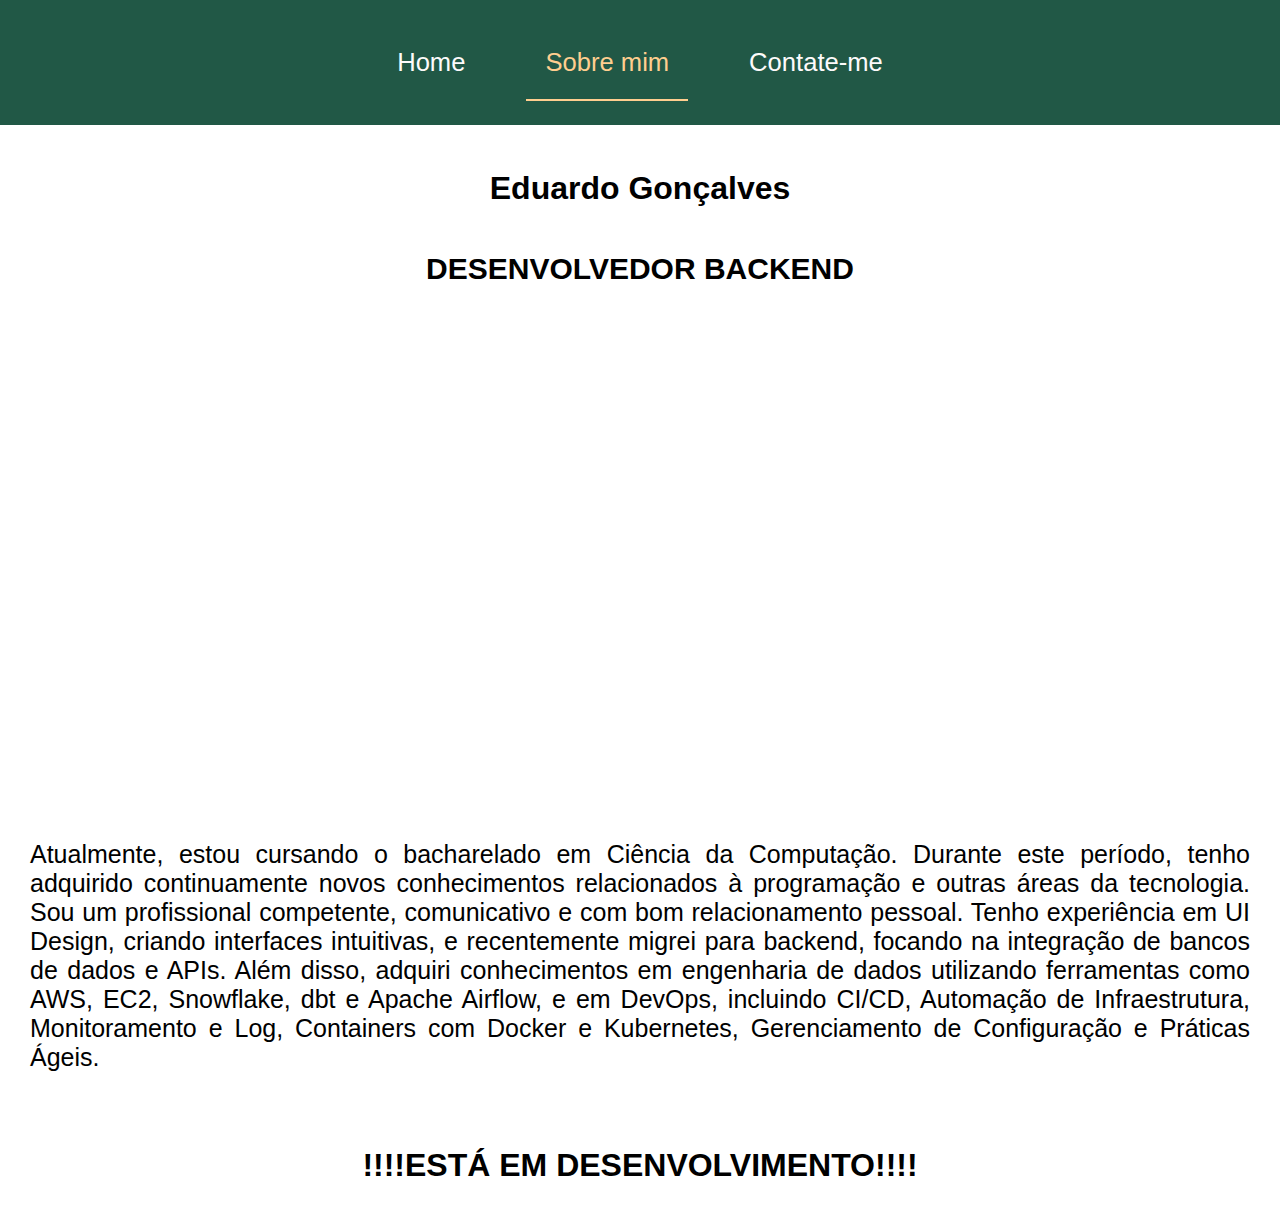
==== about_me.html @ 1ccb1614 "FIX: add function in JS and update my button in contact" ====
<!DOCTYPE html>
<html lang="en">
<head>
    <meta charset="UTF-8">
    <meta name="viewport" content="width=device-width, initial-scale=1.0">
    <title>Document</title>

    <link rel="stylesheet" href="style.css">
</head>
<body>

    <header>
        <div class="container-header">
            <div class="header_right">
                <a class="home" href="index.html">Home</a>
                <a class="about" href="about_me.html">Sobre mim</a>
                <a class="contact" href="contact.html">Contate-me</a>
            </div>
        </div>
    </header>

    <main class="container-main">
        <h1>Eduardo Gonçalves</h1>
        <h2>DESENVOLVEDOR BACKEND</h2>

        <section class="content">
            <img src="/img/perfil.jpg" alt="">

            <p>Atualmente, estou cursando o bacharelado em Ciência da Computação. Durante este período, tenho adquirido continuamente novos conhecimentos relacionados à programação e outras áreas da tecnologia. Sou um profissional competente, comunicativo e com bom relacionamento pessoal. Tenho experiência em UI Design, criando interfaces intuitivas, e recentemente migrei para backend, focando na integração de bancos de dados e APIs. Além disso, adquiri conhecimentos em engenharia de dados utilizando ferramentas como AWS, EC2, Snowflake, dbt e Apache Airflow, e em DevOps, incluindo CI/CD, Automação de Infraestrutura, Monitoramento e Log, Containers com Docker e Kubernetes, Gerenciamento de Configuração e Práticas Ágeis.</p>
        </section>  

        <h1>!!!!ESTÁ EM DESENVOLVIMENTO!!!!</h1>
    </main>

    
    <script src="script.js"></script>
</body>
</html>
---- style.css ----
* {
    padding: 0;
    margin: 0;
    font-family: Arial, Helvetica, sans-serif;
}





.container-header {
    background-color: rgb(33, 88, 70);
    padding: 1rem;
    position: sticky;
    top: 0;
    z-index: 100;
}

.header_right {
    display: flex;
    justify-content: center;
    align-items: center;
    flex-wrap: wrap;
    gap: 1rem;
}

.header_right a {
    font-size: clamp(1rem, 2vw, 1.875rem);
    color: rgb(253, 251, 251);
    padding: clamp(0.5rem, 1.5vw, 2.188rem);
    text-decoration: none;
    transition: color 0.3s, border-bottom 0.3s;
}

.header_right a {
    position: relative;
}

.header_right a.active {
    color: rgb(255, 206, 143);
}

.header_right a.active::after {
    content: '';
    position: absolute;
    bottom: -5px;
    left: 0;
    width: 100%;
    height: 2px;
    background-color: rgb(255, 206, 143);
}

.home, .contact, .about {
    padding: clamp(0.5rem, 1vw, 1.563rem);
    margin: clamp(0.5rem, 1vw, 1.25rem);
}

.home:hover, .contact:hover, .about:hover {
    color: rgb(255, 206, 143);
    border-bottom: 1px solid rgb(255, 206, 143);
}

@media (max-width: 768px) {
    .header_right {
        flex-direction: column;
        gap: 0.5rem;
    }
    
    .header_right a {
        padding: 0.75rem;
        margin: 0;
    }
}

@media (max-width: 480px) {
    .container-header {
        padding: 0.5rem;
    }
    
    .header_right a {
        font-size: 1rem;
        padding: 0.5rem;
    }
}

.content {
    display: flex;
    align-items: center;
    justify-content: center; 
    flex-wrap: wrap; 
}

.content img {
    margin-right: 10px;
    width: 500px;
    height: auto;
    margin: 10px;
    border: 2px solid #000;
    border-radius: 100px;
    opacity: 0;
    transform: scale(0.8);
    transition: opacity 1s ease, transform 1s ease;
    animation: fadeIN 2s forwards;
}

@keyframes fadeIN {
    0% {
        opacity: 0;
        transform: scale(0.8);
    }
    100% {
        opacity: 1;
        transform: scale(1);
    }
}

.content p {
    text-align: justify;
    margin: 30px;
    font-size: 20px;
}

.container-main h1 {
    text-align: center;
    padding: 45px;
    font-family: Arial, Helvetica, sans-serif;
}

.container-main h2 {
    text-align: center;
    font-family: 'Times New Roman', Times, serif;
    font-size: 30px;
    font-family: Arial, Helvetica, sans-serif;
}

.skillAbility {
    text-align: center; 
    line-height: 5.5;
    font-size: 45px;
}

.tools {
    display: flex;
    flex-wrap: wrap;
    justify-content: center;
    gap: 25px;
}

.tools div {
    display: flex;
    flex-direction: column;
    align-items: center;
}

.tools img {
    width: 200px;
    height: 200px;
    padding: 20px;
    border: 3px solid black;
    box-shadow: 10px 0 30px #161111;
    object-fit: cover;
}

.tools p {
    margin-top: 10px;
    font-size: 14px;
}

@media (min-width: 1024px) {
    .content img {
        width: 500px;
    }

    .content p {
        font-size: 25px;
    }

    .tools img {
        width: 200px;
        height: 200px;
    }
}

@media (max-width: 1024px) {
    .content {
        flex-direction: column;
        text-align: center;
    }

    .content img {
        width: 400px;
        margin-bottom: 20px;
    }

    .content p {
        font-size: 22px;
        margin: 20px;
    }

    .tools img {
        width: 180px;
        height: 180px;
    }

    .tools p {
        font-size: 16px;
    }
}


@media (max-width: 768px) {
    .header_right, a {
        font-size: 20px;
        padding: 20px;
    }

    .content img {
        width: 90%; 
        margin: 10px 0;
    }

    .content p {
        font-size: 18px;
        margin: 10px;
    }

    .tools img {
        width: 150px;
        height: 150px;
    }

    .tools p {
        font-size: 14px;
    }

    .skillAbility {
        font-size: 35px;
    }
}


@media (max-width: 480px) {
    .header_right, a {
        font-size: 18px;
        padding: 15px;
    }

    .content img {
        width: 90%;
        margin: 10px 0;
    }

    .content p {
        font-size: 16px;
        margin: 10px;
    }

    .tools img {
        width: 120px;
        height: 120px;
    }

    .tools p {
        font-size: 12px;
    }

    .skillAbility {
        font-size: 30px;
    }
}

.MyProjectFront {
    padding: 20px;
    text-align: center;
    background-color: #f0f0f0; 
}

.MyProjectFront h2 {
    font-size: 32px;
    line-height: 4.5;
    color: #333;
    margin-bottom: 20px;
}

.MyProjectFront .project-item {
    display: flex;
    flex-direction: column;
    align-items: center;
    justify-content: center;
    margin: 20px;
    border-radius: 10px;
    background-color: #fff; 
    box-shadow: 0 4px 12px rgba(0, 0, 0, 0.1);
    transition: transform 0.3s ease;
}

.MyProjectFront .project-item:hover {
    transform: scale(1.05);
}

.MyProjectFront img {
    width: 100%;
    max-width: 350px; 
    height: auto;
    border-radius: 15px;
    margin-bottom: 10px;
}

.MyProjectFront p {
    font-size: 18px;
    color: #555;
    margin-top: 10px;
}

@media (max-width: 1024px) {
    .MyProjectFront h2 {
        font-size: 28px;
    }

    .MyProjectFront .project-item {
        width: 80%;
    }

    .MyProjectFront img {
        max-width: 300px;
    }

    .MyProjectFront p {
        font-size: 16px;
    }
}

@media (max-width: 768px) {
    .MyProjectFront h2 {
        font-size: 24px;
    }

    .MyProjectFront .project-item {
        width: 90%;
        margin: 15px auto;
    }

    .MyProjectFront img {
        max-width: 280px;
    }

    .MyProjectFront p {
        font-size: 14px;
    }
}

@media (max-width: 480px) {
    .MyProjectFront h2 {
        font-size: 20px;
    }

    .MyProjectFront .project-item {
        width: 100%;
        margin: 10px 0;
    }

    .MyProjectFront img {
        max-width: 250px;
    }

    .MyProjectFront p {
        font-size: 12px;
    }
}

.MyProjectBack {
    padding: clamp(1rem, 3vw, 2rem);
    text-align: center;
    background-color: #f8f9fa;
}

.MyProjectBack h2 {
    font-size: clamp(1.5rem, 3vw, 2rem);
    line-height: 1.5;
    color: #333;
    margin: 2rem 0;
}

.project-back-container {
    display: grid;
    grid-template-columns: repeat(auto-fit, minmax(280px, 1fr));
    gap: clamp(1rem, 2vw, 2rem);
    padding: 1rem;
    max-width: 1400px;
    margin: 0 auto;
}

.project-back-item {
    display: flex;
    justify-content: center;
    padding: 1rem;
}

.project-back-item button {
    width: clamp(200px, 80%, 400px);
    padding: clamp(1rem, 2vw, 1.5rem);
    margin: 1rem;
    border: none;
    border-radius: 8px;
    background-color: #09478a;
    color: #fff;
    font-size: clamp(1rem, 1.5vw, 1.125rem);
    font-weight: bold;
    transition: all 0.3s ease;
}

.project-back-item button p {
    margin-top: 0.8rem;
    font-size: clamp(0.875rem, 1.2vw, 1rem);
    color: #e0e0e0;
}

.project-back-item button:hover {
    background-color: #0056b3;
    transform: scale(1.03);
}

/* Desktop screens */
@media (min-width: 1024px) {
    .project-back-item button {
        width: 800px;
        padding: 2.5rem;
        font-size: 1.5rem;
    }

    .project-back-item button p {
        font-size: 1.25rem;
    }
}

/* Tablet */
@media (max-width: 1023px) {
    .project-back-item button {
        width: 90%;
        padding: 2rem;
    }
}

/* Mobile */
@media (max-width: 480px) {
    .project-back-item button {
        width: 95%;
        padding: 1.5rem;
        font-size: 1rem;
    }
    
    .project-back-item button p {
        font-size: 0.875rem;
    }
}

/*Contact*/
section .formulario{
    padding: 80px 4%;
}

.formulario h2{
    padding: 60px;
    margin: auto;
    text-align: center;
    font-family: Arial, Helvetica, sans-serif;
    font-size: 50px;
}

form{
    max-width: 500px;
    margin: 0 auto;
    display: flex;
    justify-content: center;
    flex-direction: column;
    gap: 10px;
}

form input, form textarea{
    width: 100%;
    background-color: #85858544;
    border: 0;
    padding: 20px 15px;
    border-radius: 15px;
    color: #000000;
    font-size: 18px;
}


form input::placeholder{
    color: #000000;
}

form textarea{
    resize: none;
    max-height: 100px;
}

.contact-form {
    max-width: 600px;
    margin: 2rem auto;
    padding: 0 1rem;
    display: flex;
    flex-direction: column;
    gap: 1rem;
}

.contact-form input,
.contact-form textarea {
    width: 100%;
    padding: 1rem;
    border: 1px solid #ddd;
    border-radius: 8px;
    font-size: 1rem;
    transition: border-color 0.3s ease;
}

.contact-form textarea {
    min-height: 150px;
    resize: vertical;
}

.contact-form input:focus,
.contact-form textarea:focus {
    outline: none;
    border-color: rgb(44, 109, 87);
}

.btn-enviar {
    width: 100%;
    max-width: 320px;
    height: 60px;
    margin: 1rem auto;
    background-color: rgb(44, 109, 87);
    color: white;
    border: none;
    border-radius: 8px;
    font-weight: 700;
    font-size: 1.1rem;
    cursor: pointer;
    transition: all 0.3s ease;
}

.btn-enviar:hover {
    background-color: rgb(55, 168, 130);
    transform: scale(1.02);
}

@media (max-width: 768px) {
    .contact-form {
        max-width: 100%;
    }
    
    .btn-enviar {
        max-width: 100%;
    }
}
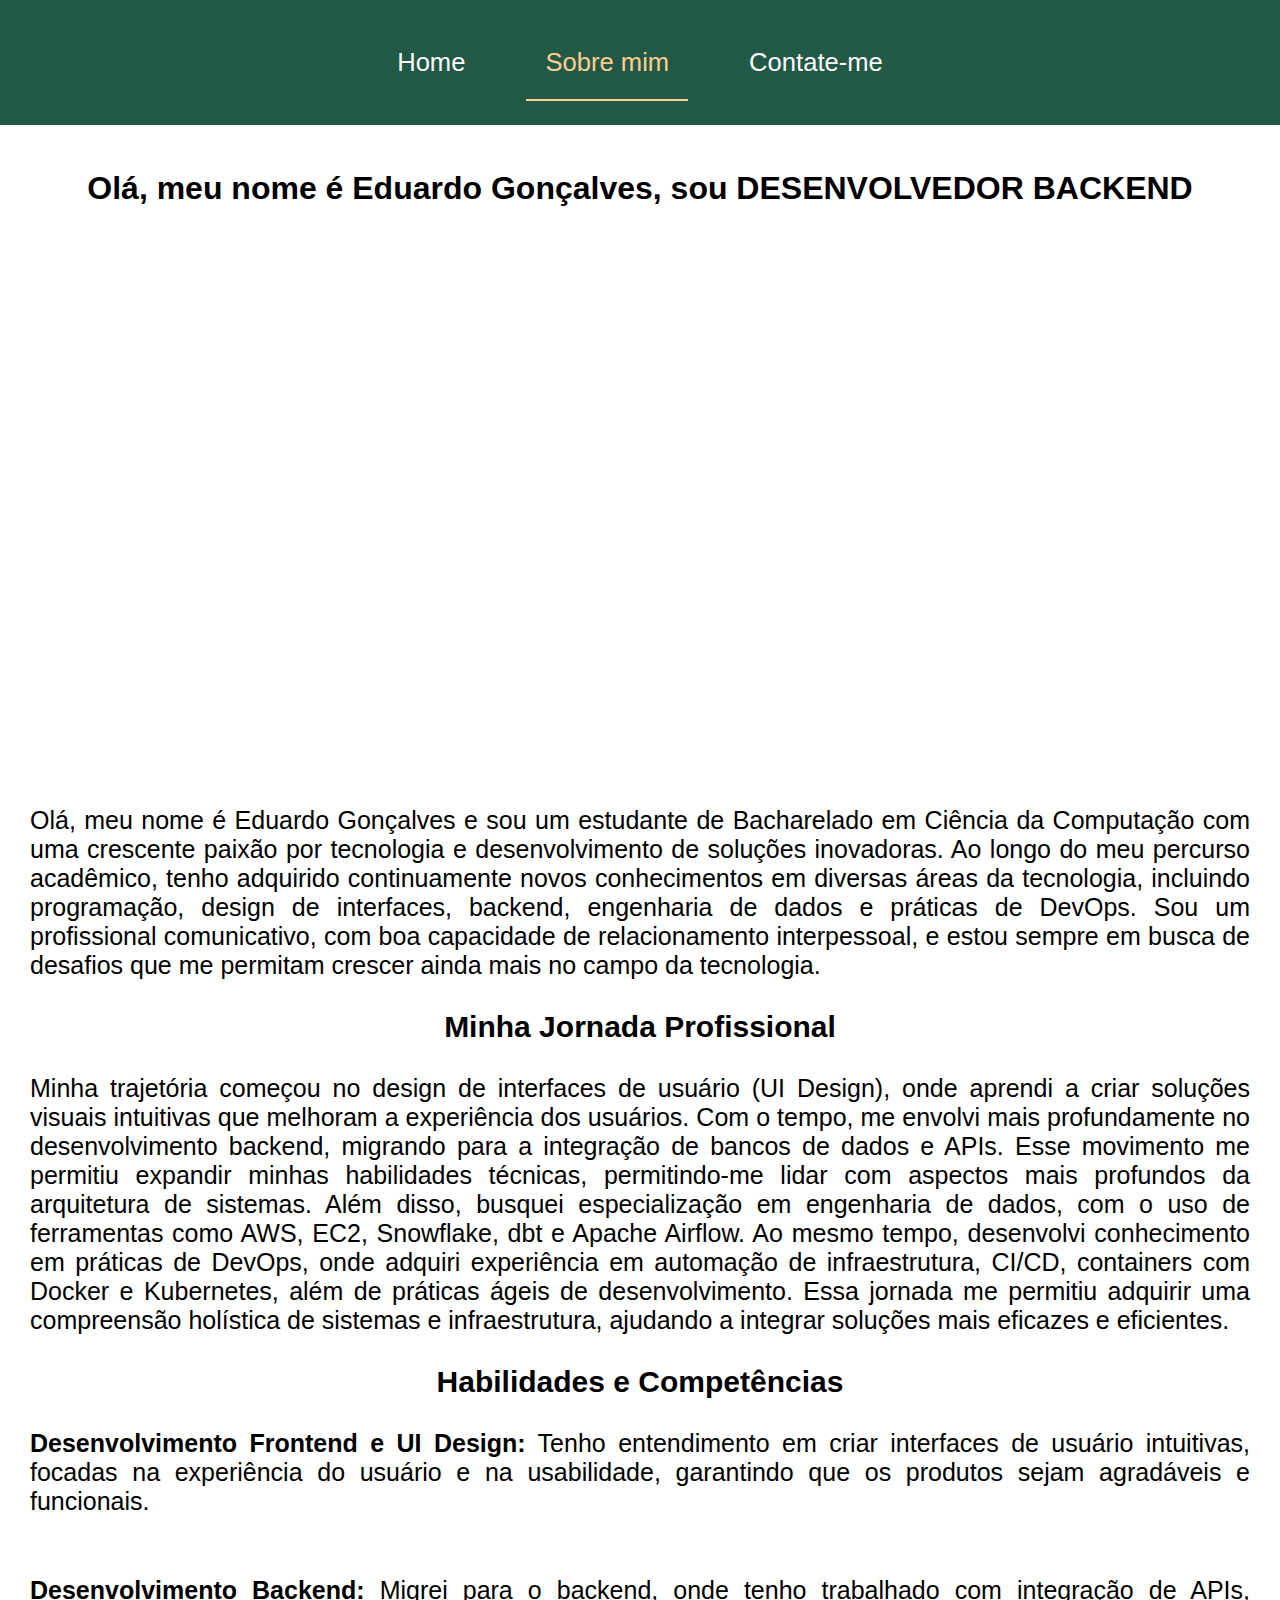
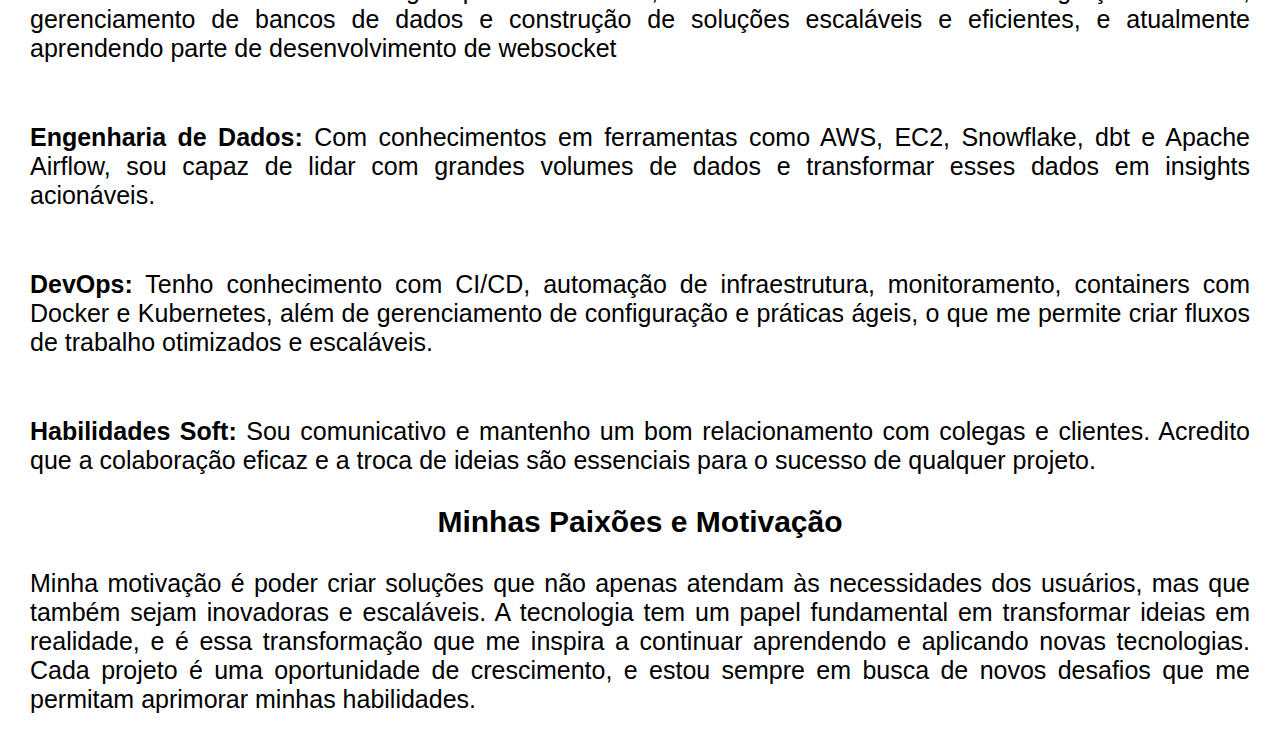
==== commit 7ff3e57b: "FIX:  add text about me" ====
--- a/about_me.html
+++ b/about_me.html
@@ -20,19 +20,42 @@
     </header>
 
     <main class="container-main">
-        <h1>Eduardo Gonçalves</h1>
-        <h2>DESENVOLVEDOR BACKEND</h2>
+        <h1>Olá, meu nome é Eduardo Gonçalves, sou DESENVOLVEDOR BACKEND</h1>
 
         <section class="content">
             <img src="/img/perfil.jpg" alt="">
 
-            <p>Atualmente, estou cursando o bacharelado em Ciência da Computação. Durante este período, tenho adquirido continuamente novos conhecimentos relacionados à programação e outras áreas da tecnologia. Sou um profissional competente, comunicativo e com bom relacionamento pessoal. Tenho experiência em UI Design, criando interfaces intuitivas, e recentemente migrei para backend, focando na integração de bancos de dados e APIs. Além disso, adquiri conhecimentos em engenharia de dados utilizando ferramentas como AWS, EC2, Snowflake, dbt e Apache Airflow, e em DevOps, incluindo CI/CD, Automação de Infraestrutura, Monitoramento e Log, Containers com Docker e Kubernetes, Gerenciamento de Configuração e Práticas Ágeis.</p>
+            <p>
+                Olá, meu nome é Eduardo Gonçalves e sou um estudante de Bacharelado em Ciência da Computação com uma crescente paixão por tecnologia e desenvolvimento de soluções inovadoras. Ao longo do meu percurso acadêmico, tenho adquirido continuamente novos conhecimentos em diversas áreas da tecnologia, incluindo programação, design de interfaces, backend, engenharia de dados e práticas de DevOps. Sou um profissional comunicativo, com boa capacidade de relacionamento interpessoal, e estou sempre em busca de desafios que me permitam crescer ainda mais no campo da tecnologia.
+            </p>
+
+            <h2>Minha Jornada Profissional</h2>
+            <p>
+                Minha trajetória começou no design de interfaces de usuário (UI Design), onde aprendi a criar soluções visuais intuitivas que melhoram a experiência dos usuários. Com o tempo, me envolvi mais profundamente no desenvolvimento backend, migrando para a integração de bancos de dados e APIs. Esse movimento me permitiu expandir minhas habilidades técnicas, permitindo-me lidar com aspectos mais profundos da arquitetura de sistemas.
+
+                Além disso, busquei especialização em engenharia de dados, com o uso de ferramentas como AWS, EC2, Snowflake, dbt e Apache Airflow. Ao mesmo tempo, desenvolvi conhecimento em práticas de DevOps, onde adquiri experiência em automação de infraestrutura, CI/CD, containers com Docker e Kubernetes, além de práticas ágeis de desenvolvimento. Essa jornada me permitiu adquirir uma compreensão holística de sistemas e infraestrutura, ajudando a integrar soluções mais eficazes e eficientes.
+            </p>
+
+            <h2>Habilidades e Competências</h2>
+
+        <p><strong>Desenvolvimento Frontend e UI Design:</strong> Tenho entendimento em criar interfaces de usuário intuitivas, focadas na experiência do usuário e na usabilidade, garantindo que os produtos sejam agradáveis e funcionais.</p>
+
+        <p><strong>Desenvolvimento Backend:</strong> Migrei para o backend, onde tenho trabalhado com integração de APIs, gerenciamento de bancos de dados e construção de soluções escaláveis e eficientes, e atualmente aprendendo parte de desenvolvimento de websocket</p>
+
+        <p><strong>Engenharia de Dados:</strong> Com conhecimentos em ferramentas como AWS, EC2, Snowflake, dbt e Apache Airflow, sou capaz de lidar com grandes volumes de dados e transformar esses dados em insights acionáveis.</p>
+
+        <p><strong>DevOps:</strong> Tenho conhecimento com CI/CD, automação de infraestrutura, monitoramento, containers com Docker e Kubernetes, além de gerenciamento de configuração e práticas ágeis, o que me permite criar fluxos de trabalho otimizados e escaláveis.</p>
+        <p><strong>Habilidades Soft:</strong> Sou comunicativo e mantenho um bom relacionamento com colegas e clientes. Acredito que a colaboração eficaz e a troca de ideias são essenciais para o sucesso de qualquer projeto.</p>
+
+        <h2>Minhas Paixões e Motivação</h2>
+        <p>
+            Minha motivação é poder criar soluções que não apenas atendam às necessidades dos usuários, mas que também sejam inovadoras e escaláveis. A tecnologia tem um papel fundamental em transformar ideias em realidade, e é essa transformação que me inspira a continuar aprendendo e aplicando novas tecnologias. Cada projeto é uma oportunidade de crescimento, e estou sempre em busca de novos desafios que me permitam aprimorar minhas habilidades.
+        </p>
+
         </section>  
-
-        <h1>!!!!ESTÁ EM DESENVOLVIMENTO!!!!</h1>
     </main>
 
-    
+
     <script src="script.js"></script>
 </body>
 </html>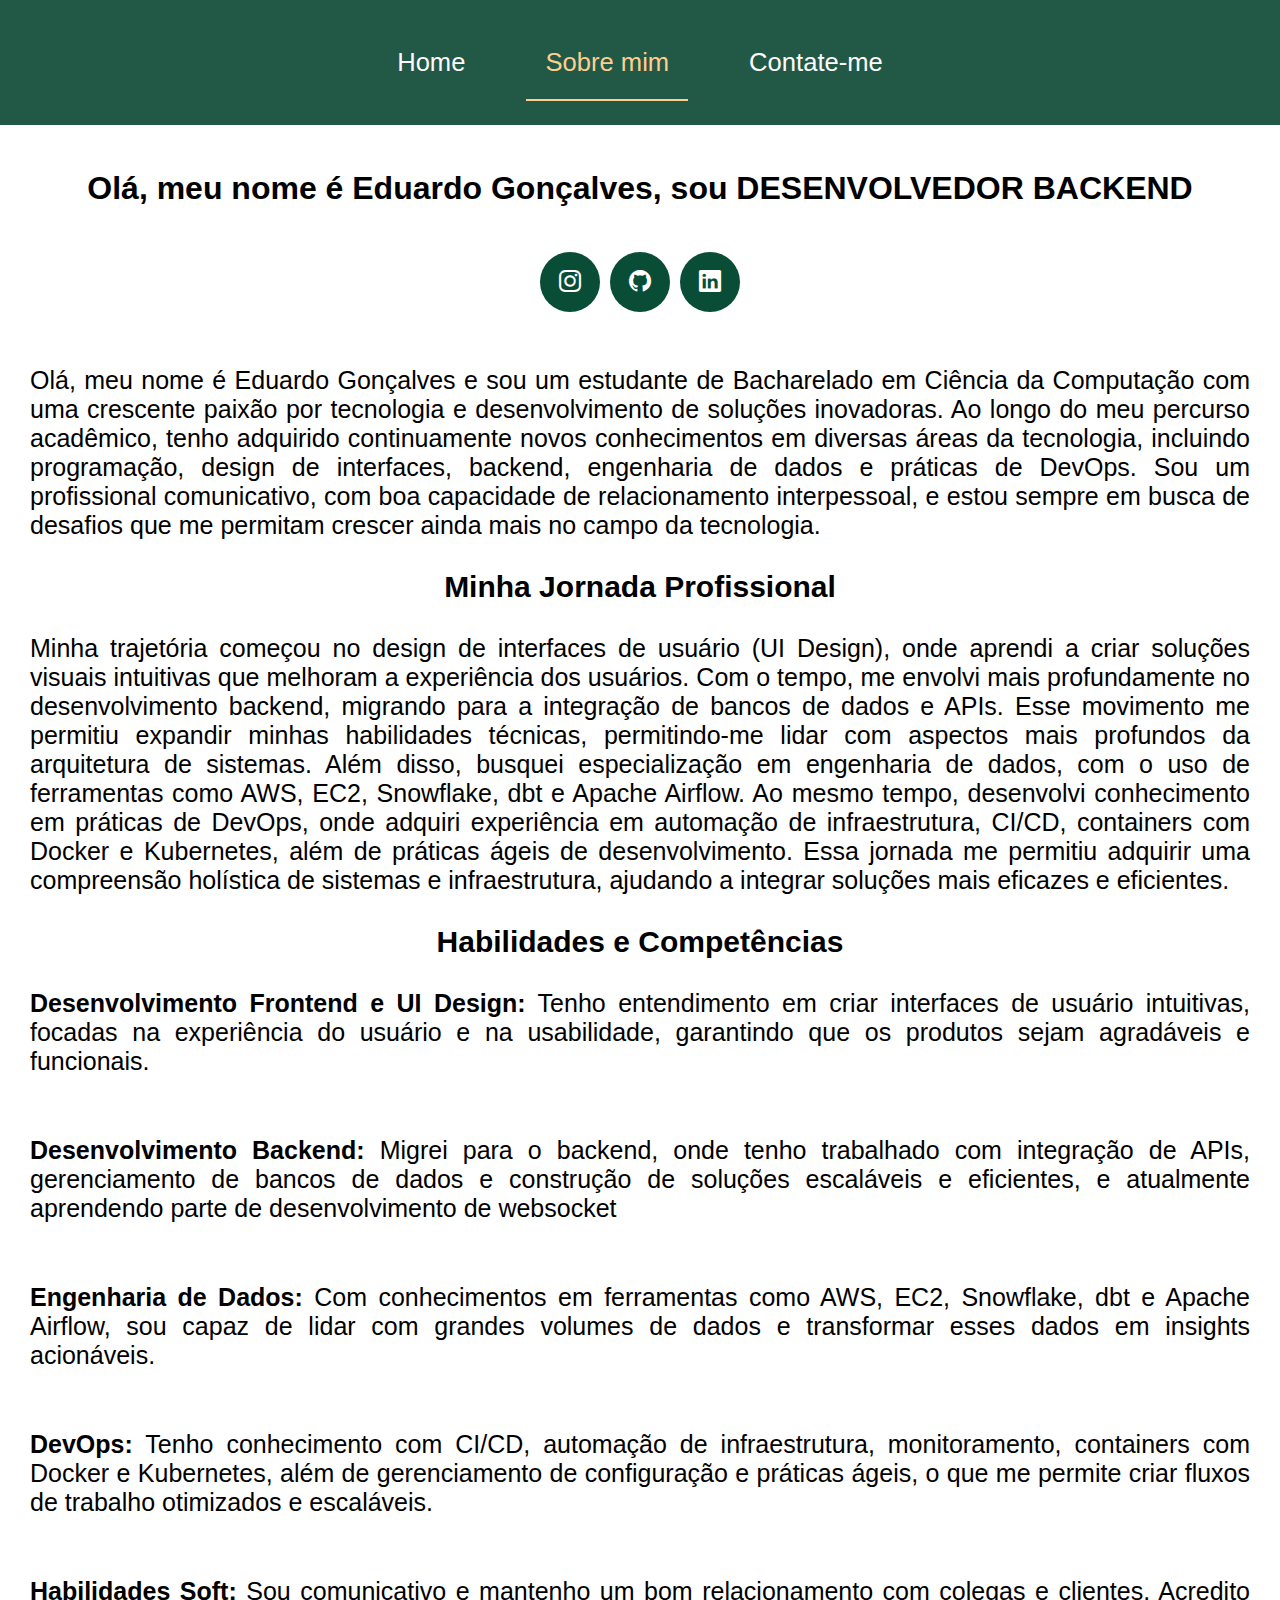
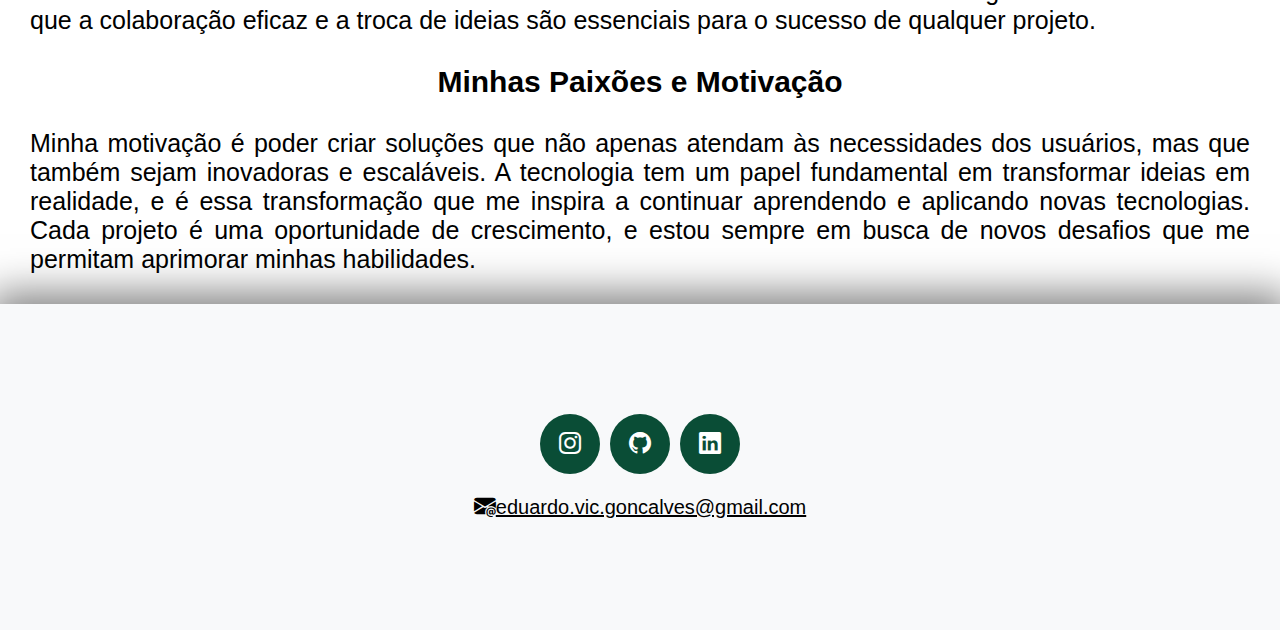
==== commit d725e16f: "FIX: add button for contact and footer" ====
--- a/about_me.html
+++ b/about_me.html
@@ -1,11 +1,12 @@
 <!DOCTYPE html>
-<html lang="en">
+<html lang="pt-br">
 <head>
     <meta charset="UTF-8">
     <meta name="viewport" content="width=device-width, initial-scale=1.0">
     <title>Document</title>
 
     <link rel="stylesheet" href="style.css">
+    <link rel="stylesheet" href="https://cdn.jsdelivr.net/npm/bootstrap-icons@1.10.5/font/bootstrap-icons.css">
 </head>
 <body>
 
@@ -21,9 +22,15 @@
 
     <main class="container-main">
         <h1>Olá, meu nome é Eduardo Gonçalves, sou DESENVOLVEDOR BACKEND</h1>
+        <div class="btn-social">
+            <a href="https://www.instagram.com/edugon0/"><button><i class="bi bi-instagram"></i></button></a>
+            <a href="https://github.com/Edugon0"><button><i class="bi bi-github"></i></button></a>
+            <a href="https://www.linkedin.com/in/eduardo-gon%C3%A7alves-5a9a4228a/"><button><i class="bi bi-linkedin"></i></button></a>
+        </div>
 
         <section class="content">
-            <img src="/img/perfil.jpg" alt="">
+            <img src="https://media.licdn.com/dms/image/v2/D4D03AQGcEP5STzBA5Q/profile-displayphoto-shrink_200_200/profile-displayphoto-shrink_200_200/0/1729572985631?e=1741824000&v=beta&t=B-6ZmzNl6seA20_QIkFcHUlz2WTN6-f59U-S1eajoDw" alt="">
+            
 
             <p>
                 Olá, meu nome é Eduardo Gonçalves e sou um estudante de Bacharelado em Ciência da Computação com uma crescente paixão por tecnologia e desenvolvimento de soluções inovadoras. Ao longo do meu percurso acadêmico, tenho adquirido continuamente novos conhecimentos em diversas áreas da tecnologia, incluindo programação, design de interfaces, backend, engenharia de dados e práticas de DevOps. Sou um profissional comunicativo, com boa capacidade de relacionamento interpessoal, e estou sempre em busca de desafios que me permitam crescer ainda mais no campo da tecnologia.
@@ -55,6 +62,24 @@
         </section>  
     </main>
 
+    <footer>
+        <div>
+            <div class="flex">
+                <div class="line-footer">
+                    <div class="btn-social">
+                        <a href="https://www.instagram.com/edugon0/"><button><i class="bi bi-instagram"></i></button></a>
+                        <a href="https://github.com/Edugon0"><button><i class="bi bi-github"></i></button></a>
+                        <a href="https://www.linkedin.com/in/eduardo-gon%C3%A7alves-5a9a4228a/"><button><i class="bi bi-linkedin"></i></button></a>
+                    </div>
+                </div>
+            </div>
+            
+            <div class="line-footer">
+                <p><i class="bi bi-envelope-at-fill"></i><a href="mailto:eduardo.vic.goncalves@gmail.com">eduardo.vic.goncalves@gmail.com</a></p>
+            </div>
+        </div>
+    </footer>
+
 
     <script src="script.js"></script>
 </body>
--- a/style.css
+++ b/style.css
@@ -468,6 +468,7 @@
 }
 
 form{
+    padding: 50px;
     max-width: 500px;
     margin: 0 auto;
     display: flex;
@@ -554,4 +555,59 @@
     .btn-enviar {
         max-width: 100%;
     }
-}+}
+
+
+footer {
+    padding: 100px 4%;
+    box-shadow: 0 0 40px 10px #00000083;
+    background-color: #f8f9fa; 
+}
+
+footer .flex {
+    display: flex;
+    justify-content: space-between; 
+    align-items: center; 
+    flex-wrap: wrap; 
+}
+
+.line-footer {
+    flex: 1;
+    text-align: center; 
+    margin: 10px;
+}
+
+.btn-social {
+    display: flex;
+    justify-content: center;
+}
+
+.btn-social button {
+    width: 60px;
+    height: 60px;
+    border-radius: 50%;
+    border: none;
+    background-color: rgb(10, 77, 54);
+    color: white;
+    font-size: 22px;
+    cursor: pointer;
+    margin: 0 5px;
+    transition: background-color 0.2s;
+}
+
+.btn-social button:hover {
+    background-color: rgb(27, 158, 114);
+    transition: background-color 0.5s;
+}
+
+footer .line-footer p i {
+    font-size: 22px;
+    color: #000;
+
+}
+
+footer .line-footer p a {
+    color: #000;
+    font-size: 20px;
+    font-family: 'Trebuchet MS', 'Lucida Sans Unicode', 'Lucida Grande', 'Lucida Sans', Arial, sans-serif;
+}
